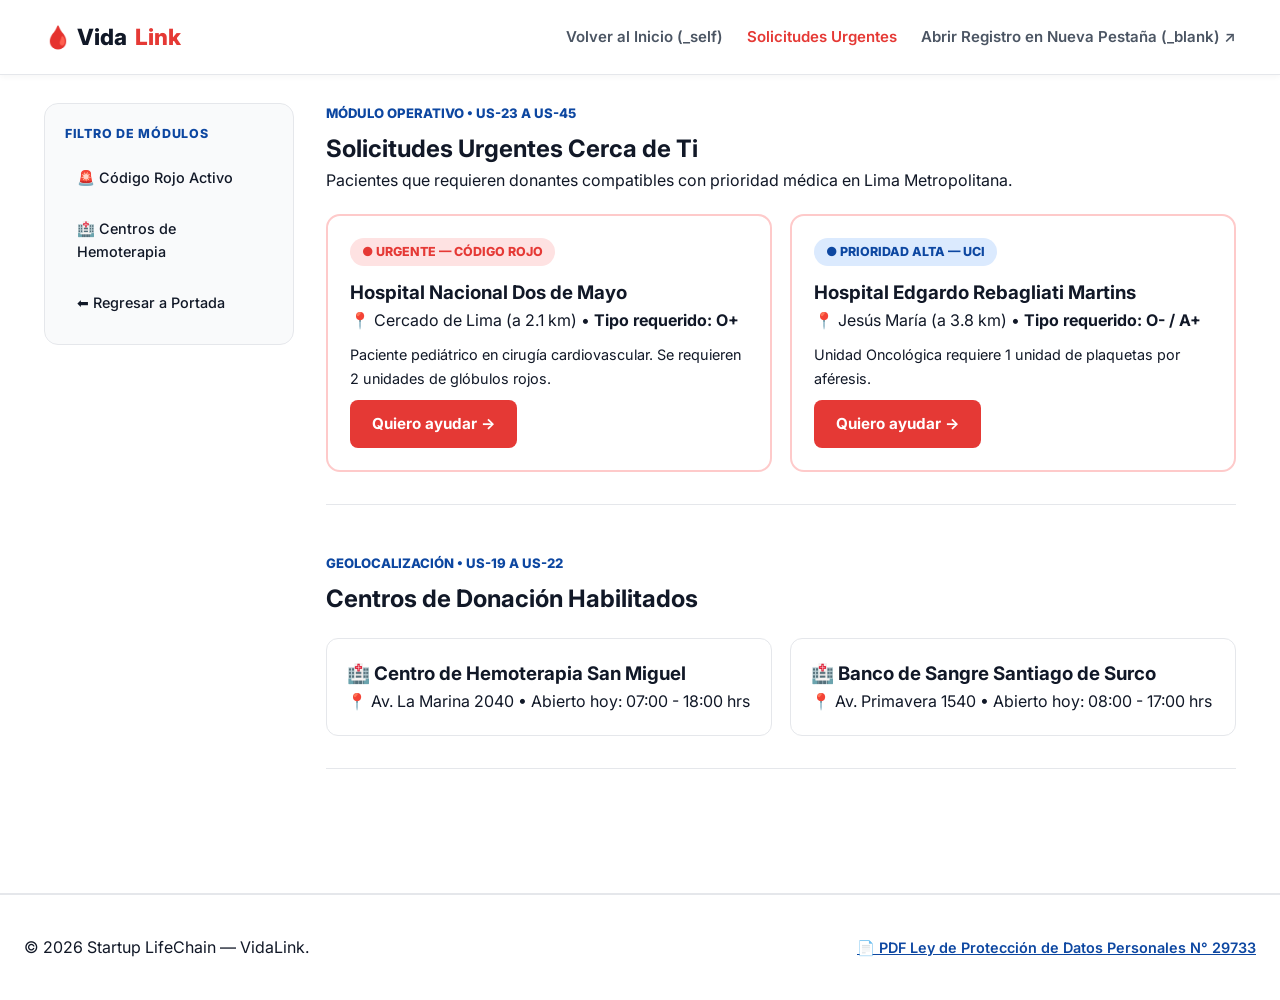
==== solicitudes.html @ cea46c9a "Ordenamiento de files" ====
<!DOCTYPE html>
<html lang="es">
<head>
  <meta charset="UTF-8" />
  <meta name="viewport" content="width=device-width, initial-scale=1.0" />
  <title>Solicitudes y Centros — VidaLink</title>
  <link href="https://fonts.googleapis.com/css2?family=Inter:wght@400;600;700;800&family=Merriweather:wght@400;700&display=swap" rel="stylesheet" />
  <link rel="stylesheet" href="styles-global.css" />
  <link rel="stylesheet" href="styles-sections.css" />
</head>
<body>

  <header class="Top-Header">
    <div class="Header-Container">
      <a href="index.html" target="_self" class="Brand-Logo">🩸 Vida<span>Link</span></a>
      <button class="Hamburger-Btn" id="hamburgerBtn">☰ Menú</button>
      <ul class="Horizontal-Menu" id="horizontalMenu">
        <li><a href="index.html" target="_self">Volver al Inicio (_self)</a></li>
        <li><a href="solicitudes.html" target="_self" class="active">Solicitudes Urgentes</a></li>
        <li><a href="registro.html" target="_blank">Abrir Registro en Nueva Pestaña (_blank) ↗</a></li>
      </ul>
    </div>
  </header>

  <div class="Page-Layout">
    <aside class="Vertical-Menu-Aside">
      <div class="Vertical-Menu-Title">Filtro de Módulos</div>
      <ul class="Vertical-Menu">
        <li><a href="#urgencias-activas">🚨 Código Rojo Activo</a></li>
        <li><a href="#centros-autorizados">🏥 Centros de Hemoterapia</a></li>
        <li><a href="index.html" target="_self">⬅ Regresar a Portada</a></li>
      </ul>
    </aside>

    <main>
      <section id="urgencias-activas" class="Content-Section">
        <span class="Section-Number">MÓDULO OPERATIVO • US-23 A US-45</span>
        <h1>Solicitudes Urgentes Cerca de Ti</h1>
        <p>Pacientes que requieren donantes compatibles con prioridad médica en Lima Metropolitana.</p>

        <div class="Cards-4-Grid">
          <article class="Urgent-Hospital-Card">
            <span class="Hero-Tag">● URGENTE — CÓDIGO ROJO</span>
            <h3>Hospital Nacional Dos de Mayo</h3>
            <p>📍 Cercado de Lima (a 2.1 km) • <strong>Tipo requerido: O+</strong></p>
            <p style="margin: 10px 0; font-size: 0.9rem;">Paciente pediátrico en cirugía cardiovascular. Se requieren 2 unidades de glóbulos rojos.</p>
            <a href="registro.html" target="_self" class="btn btn-red">Quiero ayudar →</a>
          </article>

          <article class="Urgent-Hospital-Card">
            <span class="Hero-Tag" style="background:#DBEAFE; color:#0D47A1;">● PRIORIDAD ALTA — UCI</span>
            <h3>Hospital Edgardo Rebagliati Martins</h3>
            <p>📍 Jesús María (a 3.8 km) • <strong>Tipo requerido: O- / A+</strong></p>
            <p style="margin: 10px 0; font-size: 0.9rem;">Unidad Oncológica requiere 1 unidad de plaquetas por aféresis.</p>
            <a href="registro.html" target="_self" class="btn btn-red">Quiero ayudar →</a>
          </article>
        </div>
      </section>

      <section id="centros-autorizados" class="Content-Section">
        <span class="Section-Number">GEOLOCALIZACIÓN • US-19 A US-22</span>
        <h2>Centros de Donación Habilitados</h2>
        <div class="Cards-4-Grid">
          <div class="Info-Card">
            <h3>🏥 Centro de Hemoterapia San Miguel</h3>
            <p>📍 Av. La Marina 2040 • Abierto hoy: 07:00 - 18:00 hrs</p>
          </div>
          <div class="Info-Card">
            <h3>🏥 Banco de Sangre Santiago de Surco</h3>
            <p>📍 Av. Primavera 1540 • Abierto hoy: 08:00 - 17:00 hrs</p>
          </div>
        </div>
      </section>
    </main>
  </div>

  <footer class="Site-Footer">
    <div class="Footer-Container">
      <p>© 2026 Startup LifeChain — VidaLink.</p>
      <ul class="Footer-Links">
        <li>
          <a href="https://cdn.www.gob.pe/uploads/document/file/272364/Ley%20N%C2%BA%2029733.pdf" target="_blank" rel="noopener">
            📄 PDF Ley de Protección de Datos Personales N° 29733
          </a>
        </li>
      </ul>
    </div>
  </footer>

  <script src="main.js"></script>
</body>
</html>
---- styles-global.css ----
/* ==========================================================================
   HOJA DE ESTILO 1: styles-global.css
   Propósito: Variables del Design System, Menú Horizontal, Menú Vertical,
   Responsive Hamburguesa y Pie de Página (Footer).
   ========================================================================== */

:root {
  --red-500: #E53935;
  --red-600: #C62828;
  --red-50: #FFF5F5;
  --blue-500: #0D47A1;
  --blue-50: #EFF6FF;
  --navy-900: #0A2540;
  --text-dark: #111827;
  --text-gray: #4B5563;
  --border-light: #E5E7EB;
  --bg-light: #F9FAFB;
  --white: #FFFFFF;
  --font-primary: 'Inter', sans-serif;
  --font-special: 'Merriweather', serif; /* Fuente Google Fonts distinta para sección específica */
}

* {
  box-sizing: border-box;
  margin: 0;
  padding: 0;
}

body {
  font-family: var(--font-primary);
  color: var(--text-dark);
  background-color: var(--white);
  line-height: 1.6;
}

/* ENCABEZADO Y MENÚ HORIZONTAL */
.Top-Header {
  position: sticky;
  top: 0;
  z-index: 1000;
  background-color: var(--white);
  border-bottom: 1px solid var(--border-light);
  box-shadow: 0 2px 6px rgba(0, 0, 0, 0.04);
}

.Header-Container {
  max-width: 1240px;
  margin: 0 auto;
  padding: 0 24px;
  height: 74px;
  display: flex;
  align-items: center;
  justify-content: space-between;
}

.Brand-Logo {
  display: flex;
  align-items: center;
  gap: 8px;
  text-decoration: none;
  font-size: 1.4rem;
  font-weight: 800;
  color: var(--text-dark);
}

.Brand-Logo span {
  color: var(--red-500);
}

.Horizontal-Menu {
  display: flex;
  align-items: center;
  gap: 24px;
  list-style: none;
}

.Horizontal-Menu a {
  text-decoration: none;
  color: var(--text-gray);
  font-weight: 600;
  font-size: 0.94rem;
  transition: color 0.2s;
}

.Horizontal-Menu a:hover,
.Horizontal-Menu a.active {
  color: var(--red-500);
}

/* BOTÓN HAMBURGUESA (Oculto en Desktop, visible en Mobile) */
.Hamburger-Btn {
  display: none;
  background: var(--red-50);
  color: var(--red-500);
  border: 1px solid #FECACA;
  border-radius: 8px;
  padding: 8px 14px;
  font-size: 1.3rem;
  font-weight: 700;
  cursor: pointer;
}

/* LAYOUT CON MENÚ VERTICAL (SIDEBAR) Y CONTENIDO PRINCIPAL */
.Page-Layout {
  max-width: 1240px;
  margin: 0 auto;
  padding: 28px 24px;
  display: grid;
  grid-template-columns: 250px 1fr;
  gap: 32px;
  align-items: start;
}

.Vertical-Menu-Aside {
  position: sticky;
  top: 96px;
  background-color: var(--bg-light);
  border: 1px solid var(--border-light);
  border-radius: 14px;
  padding: 20px;
}

.Vertical-Menu-Title {
  font-size: 0.78rem;
  text-transform: uppercase;
  letter-spacing: 0.06em;
  color: var(--blue-500);
  font-weight: 800;
  margin-bottom: 12px;
}

.Vertical-Menu {
  list-style: none;
  display: flex;
  flex-direction: column;
  gap: 8px;
}

.Vertical-Menu a {
  display: block;
  padding: 10px 12px;
  border-radius: 8px;
  text-decoration: none;
  color: var(--text-dark);
  font-size: 0.9rem;
  font-weight: 500;
  transition: all 0.2s;
}

.Vertical-Menu a:hover {
  background-color: var(--red-50);
  color: var(--red-500);
  font-weight: 600;
}

/* BOTONES GENERALES */
.btn {
  display: inline-block;
  padding: 12px 22px;
  border-radius: 8px;
  font-weight: 700;
  font-size: 0.95rem;
  text-decoration: none;
  text-align: center;
  cursor: pointer;
  border: none;
  transition: opacity 0.2s;
}

.btn-red {
  background-color: var(--red-500);
  color: var(--white) !important;
}

.btn-red:hover {
  background-color: var(--red-600);
}

.btn-outline {
  background-color: var(--white);
  color: var(--text-dark);
  border: 1.5px solid var(--border-light);
}

.btn-outline:hover {
  border-color: var(--blue-500);
  color: var(--blue-500);
}

/* PIE DE PÁGINA (FOOTER CON PDF DE LEY DE PROTECCIÓN DE DATOS) */
.Site-Footer {
  background-color: var(--white);
  border-top: 2px solid var(--border-light);
  padding: 40px 24px;
  margin-top: 48px;
}

.Footer-Container {
  max-width: 1240px;
  margin: 0 auto;
  display: flex;
  flex-wrap: wrap;
  justify-content: space-between;
  align-items: center;
  gap: 20px;
}

.Footer-Links {
  display: flex;
  flex-wrap: wrap;
  gap: 20px;
  list-style: none;
}

.Footer-Links a {
  color: var(--blue-500);
  font-weight: 600;
  font-size: 0.9rem;
  text-decoration: underline;
}

/* DISEÑO RESPONSIVE */
@media (max-width: 960px) {
  .Page-Layout {
    grid-template-columns: 1fr;
  }

  .Vertical-Menu-Aside {
    position: static;
  }

  .Vertical-Menu {
    flex-direction: row;
    flex-wrap: wrap;
  }
}

@media (max-width: 768px) {
  .Hamburger-Btn {
    display: block;
  }

  .Horizontal-Menu {
    display: none;
    flex-direction: column;
    position: absolute;
    top: 74px;
    left: 0;
    right: 0;
    background-color: var(--white);
    padding: 20px;
    border-bottom: 2px solid var(--border-light);
    box-shadow: 0 8px 16px rgba(0, 0, 0, 0.08);
  }

  .Horizontal-Menu.active {
    display: flex;
  }
}
---- styles-sections.css ----
/* ==========================================================================
   HOJA DE ESTILO 2: styles-sections.css
   Propósito: Estilos de las secciones internas del Mock-up (Hero, Imágenes,
   Video, Fuente Especial Google Fonts, Tarjetas Hospitalarias y Formularios).
   ========================================================================== */

/* HERO SECTION (Idéntico al Mockup de la diapositiva 16/17) */
.Hero-Box {
  display: grid;
  grid-template-columns: 1.1fr 0.9fr;
  gap: 32px;
  align-items: center;
  background: linear-gradient(135deg, var(--red-50) 0%, #FFFFFF 100%);
  border: 1px solid #FECACA;
  border-radius: 16px;
  padding: 36px;
  margin-bottom: 40px;
}

.Hero-Tag {
  display: inline-block;
  font-size: 0.78rem;
  font-weight: 800;
  color: var(--red-500);
  background: #FEE2E2;
  padding: 4px 12px;
  border-radius: 99px;
  margin-bottom: 12px;
}

.Hero-Box h1 {
  font-size: 2.4rem;
  line-height: 1.2;
  margin-bottom: 14px;
}

.Hero-Box h1 span {
  color: var(--red-500);
}

.Hero-Buttons {
  display: flex;
  flex-wrap: wrap;
  gap: 12px;
  margin: 22px 0 12px;
}

/* SECCIÓN DE IMAGEN PRINCIPAL Y GALERÍA */
.Hero-Image-Card {
  position: relative;
  border-radius: 14px;
  overflow: hidden;
  border: 2px solid var(--white);
  box-shadow: 0 10px 25px rgba(0, 0, 0, 0.1);
}

.Hero-Image-Card img {
  width: 100%;
  height: 290px;
  object-fit: cover;
  display: block;
}

.Image-Caption-Overlay {
  background: var(--white);
  padding: 14px 18px;
  border-top: 3px solid var(--red-500);
}

.Image-Gallery-Grid {
  display: grid;
  grid-template-columns: repeat(2, 1fr);
  gap: 20px;
  margin-top: 18px;
}

.Gallery-Item {
  border: 1px solid var(--border-light);
  border-radius: 12px;
  overflow: hidden;
  background: var(--white);
}

.Gallery-Item img {
  width: 100%;
  height: 200px;
  object-fit: cover;
}

.Gallery-Item-Body {
  padding: 16px;
}

/* SECCIONES DEL MOCKUP (01, 02, 03, 04) */
.Content-Section {
  margin-bottom: 48px;
  padding-bottom: 32px;
  border-bottom: 1px solid var(--border-light);
}

.Section-Number {
  color: var(--blue-500);
  font-weight: 800;
  font-size: 0.82rem;
  text-transform: uppercase;
  display: block;
  margin-bottom: 6px;
}

.Cards-4-Grid {
  display: grid;
  grid-template-columns: repeat(2, 1fr);
  gap: 18px;
  margin-top: 20px;
}

.Info-Card {
  background: var(--white);
  border: 1px solid var(--border-light);
  border-radius: 12px;
  padding: 20px;
}

.Step-Circle {
  display: inline-flex;
  align-items: center;
  justify-content: center;
  width: 34px;
  height: 34px;
  border-radius: 50%;
  background: var(--blue-500);
  color: var(--white);
  font-weight: 800;
  font-size: 0.88rem;
  margin-bottom: 10px;
}

/* TARJETA HOSPITAL NACIONAL DOS DE MAYO (Mockup) */
.Hospital-Showcase-Grid {
  display: grid;
  grid-template-columns: 1fr 1fr;
  gap: 24px;
  align-items: center;
  background: var(--bg-light);
  padding: 24px;
  border-radius: 14px;
  margin-top: 20px;
}

.Urgent-Hospital-Card {
  background: var(--white);
  border: 2px solid #FECACA;
  border-radius: 14px;
  padding: 22px;
}

.Blood-Badge-Row {
  display: flex;
  align-items: center;
  gap: 14px;
  margin: 14px 0;
}

.Blood-Circle {
  width: 50px;
  height: 50px;
  background: var(--red-50);
  color: var(--red-500);
  border: 2px solid var(--red-500);
  border-radius: 10px;
  font-weight: 800;
  font-size: 1.25rem;
  display: flex;
  align-items: center;
  justify-content: center;
}

.Progress-Bar {
  width: 100%;
  height: 10px;
  background: #E5E7EB;
  border-radius: 99px;
  overflow: hidden;
  margin: 8px 0 16px;
}

.Progress-Fill {
  height: 100%;
  background: var(--red-500);
}

/* SECCIÓN CON FUENTE DIFERENTE DE GOOGLE FONTS (Merriweather) */
.Special-Font-Section {
  font-family: var(--font-special);
  background-color: var(--blue-50);
  border-left: 5px solid var(--blue-500);
  padding: 28px;
  border-radius: 12px;
  margin-bottom: 48px;
}

.Special-Font-Section h2,
.Special-Font-Section h3 {
  font-family: var(--font-special);
  color: var(--navy-900);
  margin-bottom: 12px;
}

/* SECCIÓN DE VIDEO */
.Video-Container {
  position: relative;
  padding-bottom: 56.25%;
  height: 0;
  border-radius: 14px;
  overflow: hidden;
  border: 2px solid var(--border-light);
  margin-top: 18px;
}

.Video-Container iframe {
  position: absolute;
  top: 0;
  left: 0;
  width: 100%;
  height: 100%;
  border: 0;
}

/* FORMULARIO COMPLETO (Select-Option, Radio y Checkbox) */
.Form-Card {
  background: var(--white);
  border: 1px solid var(--border-light);
  border-radius: 16px;
  padding: 28px;
  box-shadow: 0 4px 16px rgba(0, 0, 0, 0.04);
}

.Form-Group {
  margin-bottom: 18px;
}

.Form-Group label.Field-Label {
  display: block;
  font-weight: 700;
  margin-bottom: 6px;
  font-size: 0.92rem;
}

.Form-Control {
  width: 100%;
  padding: 10px 14px;
  border: 1px solid var(--border-light);
  border-radius: 8px;
  font-size: 0.95rem;
  font-family: var(--font-primary);
}

.Radio-Group,
.Checkbox-Group {
  display: flex;
  flex-direction: column;
  gap: 10px;
  background: var(--bg-light);
  padding: 14px;
  border-radius: 10px;
  border: 1px solid var(--border-light);
}

.Option-Label {
  display: flex;
  align-items: center;
  gap: 10px;
  font-size: 0.92rem;
  cursor: pointer;
}

/* BANNER AZUL OSCURO FINAL (Idéntico al Mockup) */
.Dark-CTA-Banner {
  background-color: var(--navy-900);
  color: var(--white);
  padding: 36px;
  border-radius: 16px;
  display: flex;
  flex-wrap: wrap;
  justify-content: space-between;
  align-items: center;
  gap: 20px;
}

@media (max-width: 768px) {
  .Hero-Box,
  .Cards-4-Grid,
  .Image-Gallery-Grid,
  .Hospital-Showcase-Grid {
    grid-template-columns: 1fr;
  }
}
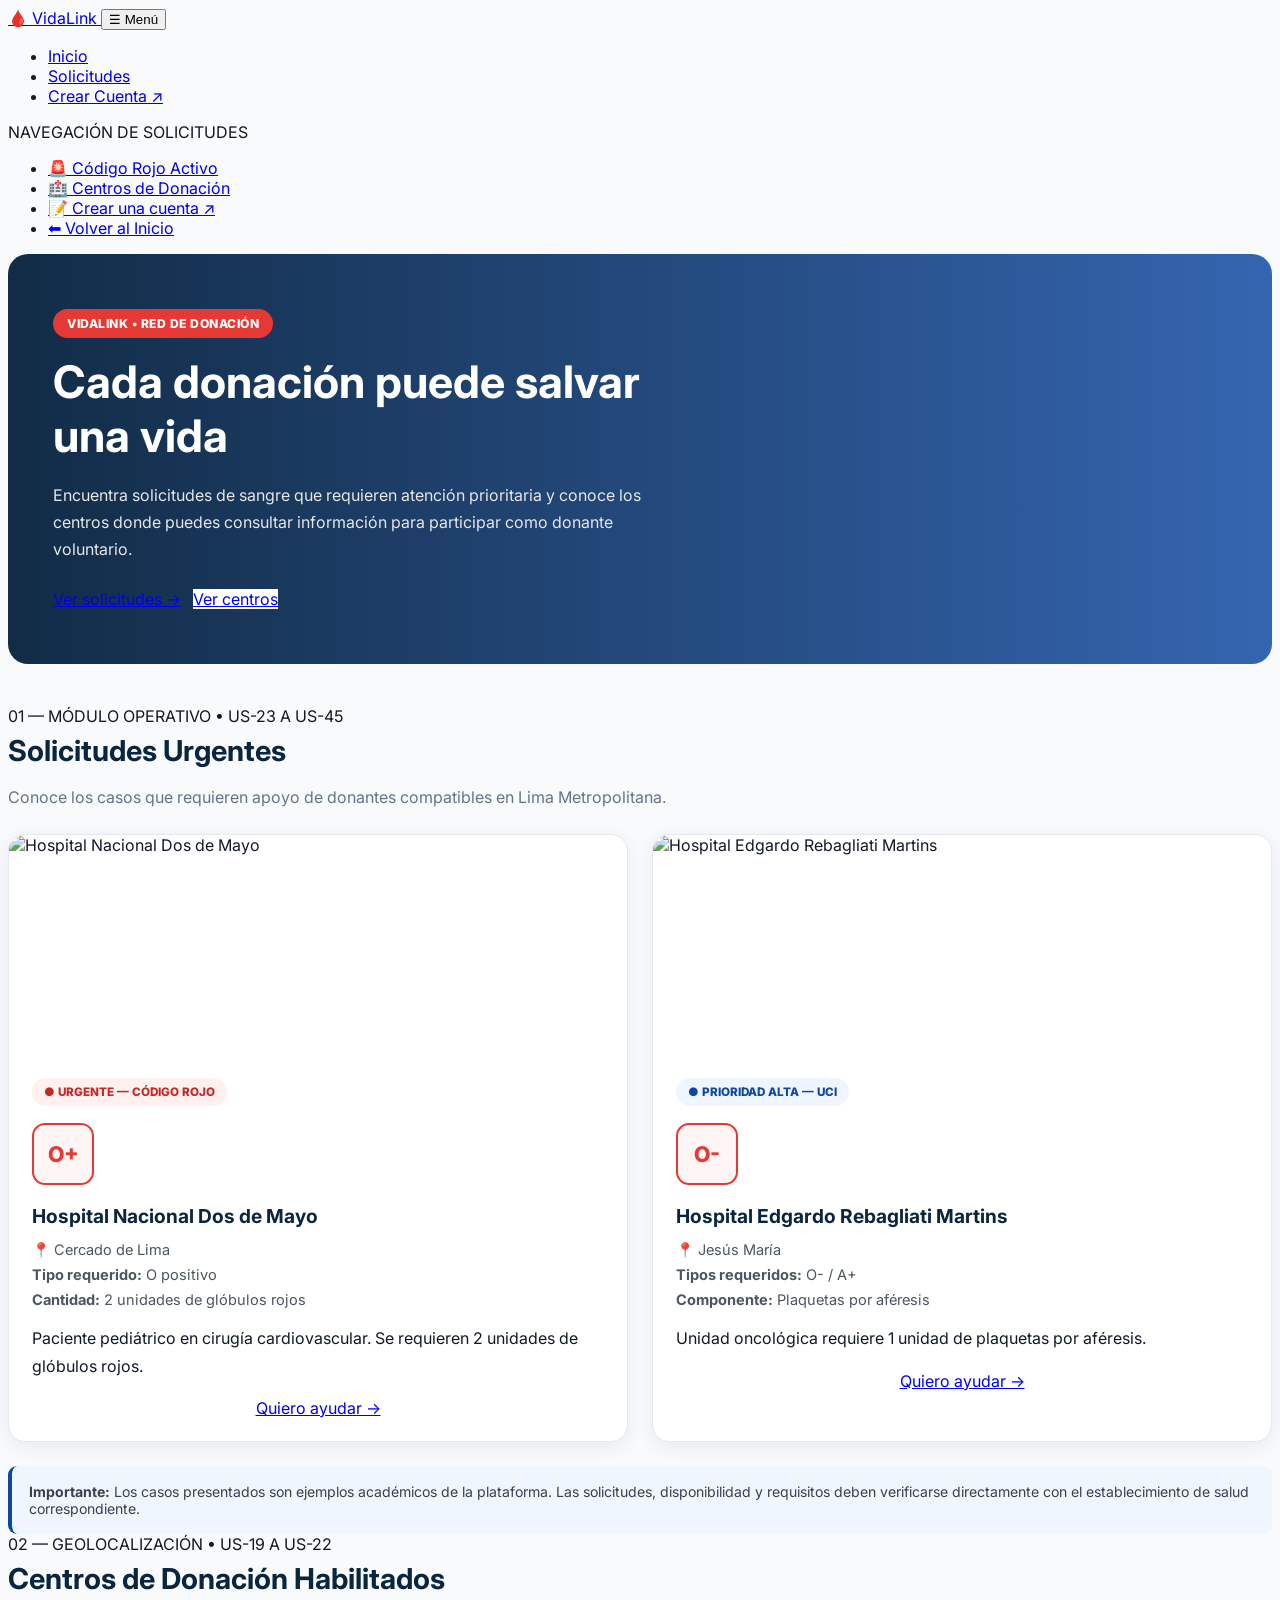
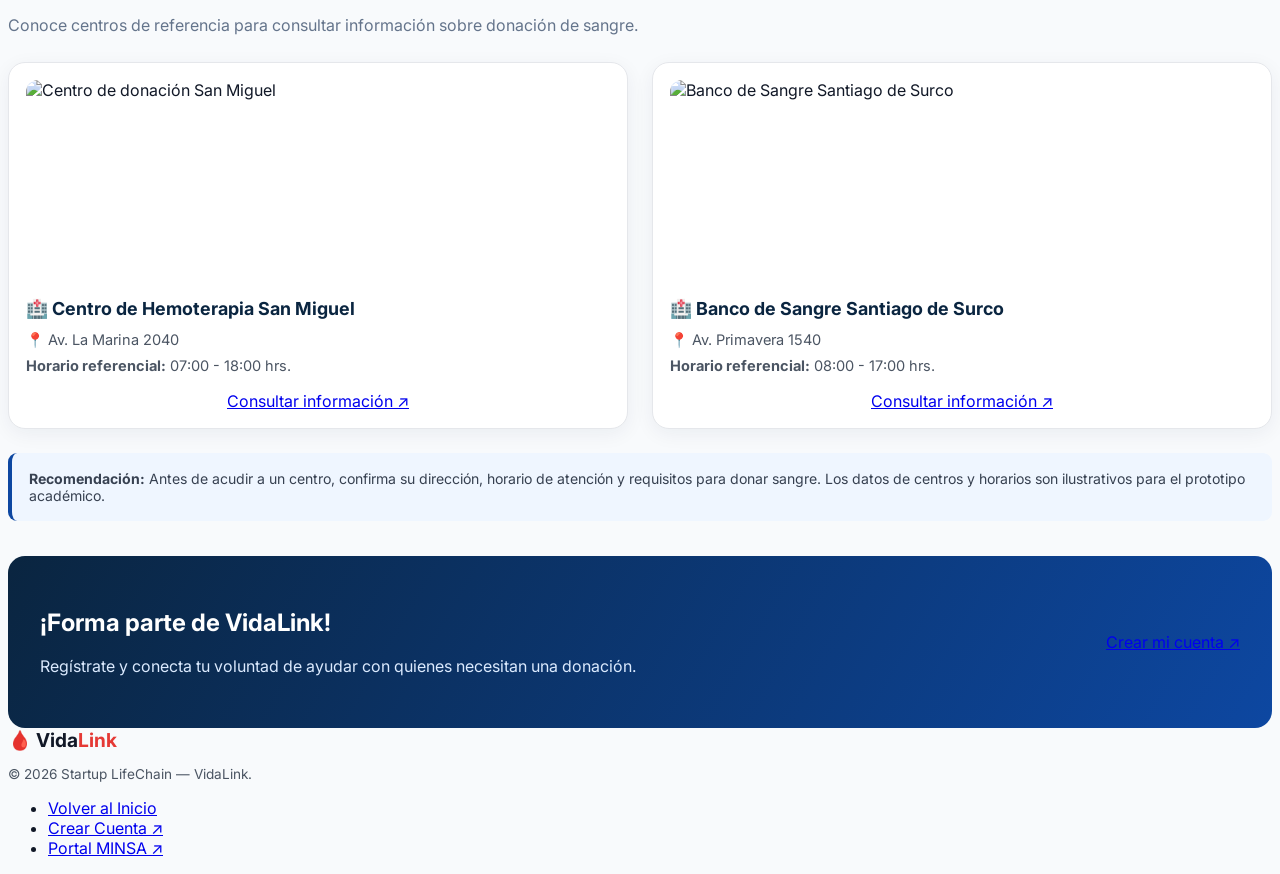
==== commit 512f4ff7: "Add files via upload" ====
--- a/solicitudes.html
+++ b/solicitudes.html
@@ -1,92 +1,719 @@
 <!DOCTYPE html>
 <html lang="es">
-<head>
-  <meta charset="UTF-8" />
-  <meta name="viewport" content="width=device-width, initial-scale=1.0" />
-  <title>Solicitudes y Centros — VidaLink</title>
-  <link href="https://fonts.googleapis.com/css2?family=Inter:wght@400;600;700;800&family=Merriweather:wght@400;700&display=swap" rel="stylesheet" />
-  <link rel="stylesheet" href="styles-global.css" />
-  <link rel="stylesheet" href="styles-sections.css" />
-</head>
-<body>
-
-  <header class="Top-Header">
-    <div class="Header-Container">
-      <a href="index.html" target="_self" class="Brand-Logo">🩸 Vida<span>Link</span></a>
-      <button class="Hamburger-Btn" id="hamburgerBtn">☰ Menú</button>
-      <ul class="Horizontal-Menu" id="horizontalMenu">
-        <li><a href="index.html" target="_self">Volver al Inicio (_self)</a></li>
-        <li><a href="solicitudes.html" target="_self" class="active">Solicitudes Urgentes</a></li>
-        <li><a href="registro.html" target="_blank">Abrir Registro en Nueva Pestaña (_blank) ↗</a></li>
-      </ul>
+  <head>
+    <meta charset="UTF-8" />
+    <meta name="viewport" content="width=device-width, initial-scale=1.0" />
+
+    <title>Solicitudes Urgentes | VidaLink</title>
+
+    <!-- TIPOGRAFÍAS -->
+    <link rel="preconnect" href="https://fonts.googleapis.com" />
+    <link rel="preconnect" href="https://fonts.gstatic.com" crossorigin />
+    <link
+      href="https://fonts.googleapis.com/css2?family=Inter:wght@400;500;600;700;800&family=Merriweather:wght@400;700&display=swap"
+      rel="stylesheet"
+    />
+
+    <!-- CSS GENERAL DEL PROYECTO -->
+    <link rel="stylesheet" href="./styles.css" />
+
+    <!-- ESTILOS PROPIOS DE SOLICITUDES -->
+    <style>
+      /* =====================================
+       ESTILOS GENERALES
+    ===================================== */
+
+      body {
+        font-family: "Inter", sans-serif;
+        background: #f8fafc;
+        color: #111827;
+      }
+
+      .requests-page {
+        width: 100%;
+        min-width: 0;
+      }
+
+      .requests-page h1,
+      .requests-page h2,
+      .requests-page h3 {
+        color: #0a2540;
+      }
+
+      .requests-page p {
+        line-height: 1.7;
+      }
+
+      /* =====================================
+       PORTADA
+    ===================================== */
+
+      .requests-hero {
+        position: relative;
+        overflow: hidden;
+        display: flex;
+        align-items: center;
+        min-height: 320px;
+        padding: 45px;
+        border-radius: 20px;
+        margin-bottom: 42px;
+        background: linear-gradient(
+            90deg,
+            rgba(10, 37, 64, 0.97),
+            rgba(13, 71, 161, 0.83)
+          ),
+          url("hospital-dos-mayo.jpg") center/cover;
+        color: white;
+      }
+
+      .requests-hero-content {
+        max-width: 650px;
+        position: relative;
+        z-index: 1;
+      }
+
+      .requests-hero .hero-tag {
+        display: inline-block;
+        background: #e53935;
+        color: white;
+        padding: 7px 14px;
+        border-radius: 30px;
+        font-size: 0.76rem;
+        font-weight: 800;
+        letter-spacing: 0.5px;
+      }
+
+      .requests-hero h1 {
+        color: white;
+        font-size: clamp(2rem, 4vw, 2.8rem);
+        line-height: 1.2;
+        margin: 18px 0;
+      }
+
+      .requests-hero p {
+        color: #e5e7eb;
+        font-size: 1rem;
+        max-width: 590px;
+      }
+
+      .hero-actions {
+        display: flex;
+        flex-wrap: wrap;
+        gap: 12px;
+        margin-top: 25px;
+      }
+
+      .hero-actions .btn-outline {
+        background: white;
+      }
+
+      /* =====================================
+       TITULOS DE SECCION
+    ===================================== */
+
+      .requests-heading {
+        margin-bottom: 23px;
+      }
+
+      .requests-heading h2 {
+        font-size: 1.8rem;
+        margin: 7px 0;
+      }
+
+      .requests-heading p {
+        color: #64748b;
+      }
+
+      /* =====================================
+       TARJETAS DE SOLICITUDES
+    ===================================== */
+
+      .requests-grid {
+        display: grid;
+        grid-template-columns: repeat(2, minmax(0, 1fr));
+        gap: 24px;
+        margin-top: 22px;
+      }
+
+      .request-card {
+        background: white;
+        border: 1px solid #e5e7eb;
+        border-radius: 17px;
+        overflow: hidden;
+        box-shadow: 0 5px 20px rgba(10, 37, 64, 0.07);
+        transition: transform 0.25s, box-shadow 0.25s;
+      }
+
+      .request-card:hover {
+        transform: translateY(-5px);
+        box-shadow: 0 13px 28px rgba(10, 37, 64, 0.13);
+      }
+
+      .request-image {
+        position: relative;
+        height: 220px;
+        overflow: hidden;
+      }
+
+      .request-image img {
+        display: block;
+        width: 100%;
+        height: 100%;
+        object-fit: cover;
+        transition: transform 0.4s;
+      }
+
+      .request-card:hover .request-image img {
+        transform: scale(1.05);
+      }
+
+      .request-card-content {
+        padding: 23px;
+      }
+
+      .request-status {
+        display: inline-block;
+        background: #fff1f0;
+        color: #c62828;
+        padding: 7px 12px;
+        border-radius: 30px;
+        font-size: 0.73rem;
+        font-weight: 800;
+        margin-bottom: 13px;
+      }
+
+      .request-status.high {
+        background: #eff6ff;
+        color: #0d47a1;
+      }
+
+      .request-blood {
+        width: 58px;
+        height: 58px;
+        display: flex;
+        align-items: center;
+        justify-content: center;
+        border-radius: 13px;
+        background: #fff5f5;
+        color: #e53935;
+        border: 2px solid #e53935;
+        font-size: 1.35rem;
+        font-weight: 800;
+        margin: 4px 0 15px;
+      }
+
+      .request-card h3 {
+        font-size: 1.2rem;
+        margin-bottom: 10px;
+      }
+
+      .request-details {
+        display: flex;
+        flex-direction: column;
+        gap: 7px;
+        margin: 13px 0;
+        color: #4b5563;
+        font-size: 0.91rem;
+      }
+
+      .request-card .btn {
+        display: block;
+        margin-top: 18px;
+        text-align: center;
+      }
+
+      /* =====================================
+       CENTROS DE DONACION
+    ===================================== */
+
+      .center-card {
+        background: white;
+        border: 1px solid #e5e7eb;
+        border-radius: 17px;
+        padding: 17px;
+        box-shadow: 0 5px 20px rgba(10, 37, 64, 0.06);
+        transition: transform 0.25s, box-shadow 0.25s;
+      }
+
+      .center-card:hover {
+        transform: translateY(-5px);
+        box-shadow: 0 13px 28px rgba(10, 37, 64, 0.12);
+      }
+
+      .center-card img {
+        display: block;
+        width: 100%;
+        height: 200px;
+        object-fit: cover;
+        border-radius: 12px;
+        margin-bottom: 17px;
+      }
+
+      .center-card h3 {
+        font-size: 1.12rem;
+        margin-bottom: 12px;
+      }
+
+      .center-details {
+        color: #4b5563;
+        font-size: 0.91rem;
+        display: flex;
+        flex-direction: column;
+        gap: 8px;
+        margin-bottom: 16px;
+      }
+
+      .center-card .btn {
+        display: block;
+        text-align: center;
+      }
+
+      /* =====================================
+       AVISOS
+    ===================================== */
+
+      .requests-note {
+        background: #eff6ff;
+        border-left: 4px solid #0d47a1;
+        padding: 17px;
+        border-radius: 9px;
+        color: #374151;
+        font-size: 0.88rem;
+        margin-top: 24px;
+      }
+
+      /* =====================================
+       BANNER FINAL
+    ===================================== */
+
+      .requests-cta {
+        background: linear-gradient(120deg, #0a2540, #0d47a1);
+        color: white;
+        padding: 32px;
+        border-radius: 17px;
+        display: flex;
+        justify-content: space-between;
+        align-items: center;
+        flex-wrap: wrap;
+        gap: 20px;
+        margin-top: 35px;
+      }
+
+      .requests-cta h2 {
+        color: white;
+        margin-bottom: 8px;
+      }
+
+      .requests-cta p {
+        color: #dbeafe;
+      }
+
+      /* =====================================
+       RESPONSIVE
+    ===================================== */
+
+      @media (max-width: 768px) {
+        .requests-hero {
+          padding: 28px 22px;
+          min-height: 280px;
+        }
+
+        .requests-grid {
+          grid-template-columns: 1fr;
+        }
+
+        .requests-cta {
+          padding: 24px;
+        }
+      }
+
+      @media (max-width: 480px) {
+        .requests-hero h1 {
+          font-size: 1.8rem;
+        }
+
+        .request-image {
+          height: 190px;
+        }
+
+        .center-card img {
+          height: 180px;
+        }
+      }
+    </style>
+  </head>
+
+  <body>
+    <!-- =====================================
+       ENCABEZADO
+  ===================================== -->
+
+    <header class="Top-Header">
+      <div class="Header-Container">
+        <a href="index.html" target="_self" class="Brand-Logo">
+          🩸 Vida<span>Link</span>
+        </a>
+
+        <button
+          class="Hamburger-Btn"
+          id="hamburgerBtn"
+          type="button"
+          aria-label="Abrir menú"
+          aria-expanded="false"
+          aria-controls="horizontalMenu"
+        >
+          ☰ Menú
+        </button>
+
+        <ul class="Horizontal-Menu" id="horizontalMenu">
+          <li>
+            <a href="index.html" target="_self">Inicio</a>
+          </li>
+
+          <li>
+            <a href="solicitudes.html" target="_self" class="active">
+              Solicitudes
+            </a>
+          </li>
+
+          <li>
+            <a href="registro.html" target="_blank" rel="noopener">
+              Crear Cuenta ↗
+            </a>
+          </li>
+        </ul>
+      </div>
+    </header>
+
+    <!-- =====================================
+       DISTRIBUCION PRINCIPAL
+  ===================================== -->
+
+    <div class="Page-Layout">
+      <!-- MENU LATERAL -->
+
+      <aside class="Vertical-Menu-Aside">
+        <div class="Vertical-Menu-Title">NAVEGACIÓN DE SOLICITUDES</div>
+
+        <ul class="Vertical-Menu">
+          <li>
+            <a href="#urgencias-activas" target="_self">
+              🚨 Código Rojo Activo
+            </a>
+          </li>
+
+          <li>
+            <a href="#centros-autorizados" target="_self">
+              🏥 Centros de Donación
+            </a>
+          </li>
+
+          <li>
+            <a href="registro.html" target="_blank" rel="noopener">
+              📝 Crear una cuenta ↗
+            </a>
+          </li>
+
+          <li>
+            <a href="index.html" target="_self"> ⬅ Volver al Inicio </a>
+          </li>
+        </ul>
+      </aside>
+
+      <!-- CONTENIDO PRINCIPAL -->
+
+      <main class="requests-page">
+        <!-- =====================================
+           PORTADA
+      ===================================== -->
+
+        <section class="requests-hero">
+          <div class="requests-hero-content">
+            <span class="hero-tag"> VIDALINK • RED DE DONACIÓN </span>
+
+            <h1>Cada donación puede salvar una vida</h1>
+
+            <p>
+              Encuentra solicitudes de sangre que requieren atención prioritaria
+              y conoce los centros donde puedes consultar información para
+              participar como donante voluntario.
+            </p>
+
+            <div class="hero-actions">
+              <a href="#urgencias-activas" target="_self" class="btn btn-red">
+                Ver solicitudes →
+              </a>
+
+              <a
+                href="#centros-autorizados"
+                target="_self"
+                class="btn btn-outline"
+              >
+                Ver centros
+              </a>
+            </div>
+          </div>
+        </section>
+
+        <!-- =====================================
+           SOLICITUDES URGENTES
+      ===================================== -->
+
+        <section id="urgencias-activas" class="Content-Section">
+          <div class="requests-heading">
+            <span class="Section-Number">
+              01 — MÓDULO OPERATIVO • US-23 A US-45
+            </span>
+
+            <h2>Solicitudes Urgentes</h2>
+
+            <p>
+              Conoce los casos que requieren apoyo de donantes compatibles en
+              Lima Metropolitana.
+            </p>
+          </div>
+
+          <div class="requests-grid">
+            <!-- HOSPITAL DOS DE MAYO -->
+
+            <article class="request-card">
+              <div class="request-image">
+                <img
+                  src="hospital-dos-mayo.jpg"
+                  alt="Hospital Nacional Dos de Mayo"
+                  loading="lazy"
+                />
+              </div>
+
+              <div class="request-card-content">
+                <span class="request-status"> ● URGENTE — CÓDIGO ROJO </span>
+
+                <div class="request-blood">O+</div>
+
+                <h3>Hospital Nacional Dos de Mayo</h3>
+
+                <div class="request-details">
+                  <span>📍 Cercado de Lima</span>
+
+                  <span> <strong>Tipo requerido:</strong> O positivo </span>
+
+                  <span>
+                    <strong>Cantidad:</strong> 2 unidades de glóbulos rojos
+                  </span>
+                </div>
+
+                <p>
+                  Paciente pediátrico en cirugía cardiovascular. Se requieren 2
+                  unidades de glóbulos rojos.
+                </p>
+
+                <a href="registro.html" target="_self" class="btn btn-red">
+                  Quiero ayudar →
+                </a>
+              </div>
+            </article>
+
+            <!-- HOSPITAL REBAGLIATI -->
+
+            <article class="request-card">
+              <div class="request-image">
+                <img
+                  src="hospital-rebagliati.jpg"
+                  alt="Hospital Edgardo Rebagliati Martins"
+                  loading="lazy"
+                />
+              </div>
+
+              <div class="request-card-content">
+                <span class="request-status high">
+                  ● PRIORIDAD ALTA — UCI
+                </span>
+
+                <div class="request-blood">O-</div>
+
+                <h3>Hospital Edgardo Rebagliati Martins</h3>
+
+                <div class="request-details">
+                  <span>📍 Jesús María</span>
+
+                  <span> <strong>Tipos requeridos:</strong> O- / A+ </span>
+
+                  <span>
+                    <strong>Componente:</strong> Plaquetas por aféresis
+                  </span>
+                </div>
+
+                <p>
+                  Unidad oncológica requiere 1 unidad de plaquetas por aféresis.
+                </p>
+
+                <a href="registro.html" target="_self" class="btn btn-red">
+                  Quiero ayudar →
+                </a>
+              </div>
+            </article>
+          </div>
+
+          <div class="requests-note">
+            <strong>Importante:</strong>
+            Los casos presentados son ejemplos académicos de la plataforma. Las
+            solicitudes, disponibilidad y requisitos deben verificarse
+            directamente con el establecimiento de salud correspondiente.
+          </div>
+        </section>
+
+        <!-- =====================================
+           CENTROS DE DONACION
+      ===================================== -->
+
+        <section id="centros-autorizados" class="Content-Section">
+          <div class="requests-heading">
+            <span class="Section-Number">
+              02 — GEOLOCALIZACIÓN • US-19 A US-22
+            </span>
+
+            <h2>Centros de Donación Habilitados</h2>
+
+            <p>
+              Conoce centros de referencia para consultar información sobre
+              donación de sangre.
+            </p>
+          </div>
+
+          <div class="requests-grid">
+            <!-- CENTRO SAN MIGUEL -->
+
+            <article class="center-card">
+              <img
+                src="centro-san-miguel.jpg"
+                alt="Centro de donación San Miguel"
+                loading="lazy"
+              />
+
+              <h3>🏥 Centro de Hemoterapia San Miguel</h3>
+
+              <div class="center-details">
+                <span>📍 Av. La Marina 2040</span>
+
+                <span>
+                  <strong>Horario referencial:</strong>
+                  07:00 - 18:00 hrs.
+                </span>
+              </div>
+
+              <a
+                href="https://www.gob.pe/minsa"
+                target="_blank"
+                rel="noopener"
+                class="btn btn-outline"
+              >
+                Consultar información ↗
+              </a>
+            </article>
+
+            <!-- CENTRO SURCO -->
+
+            <article class="center-card">
+              <img
+                src="centro-surco.jpg"
+                alt="Banco de Sangre Santiago de Surco"
+                loading="lazy"
+              />
+
+              <h3>🏥 Banco de Sangre Santiago de Surco</h3>
+
+              <div class="center-details">
+                <span>📍 Av. Primavera 1540</span>
+
+                <span>
+                  <strong>Horario referencial:</strong>
+                  08:00 - 17:00 hrs.
+                </span>
+              </div>
+
+              <a
+                href="https://www.gob.pe/minsa"
+                target="_blank"
+                rel="noopener"
+                class="btn btn-outline"
+              >
+                Consultar información ↗
+              </a>
+            </article>
+          </div>
+
+          <div class="requests-note">
+            <strong>Recomendación:</strong>
+            Antes de acudir a un centro, confirma su dirección, horario de
+            atención y requisitos para donar sangre. Los datos de centros y
+            horarios son ilustrativos para el prototipo académico.
+          </div>
+        </section>
+
+        <!-- =====================================
+           BANNER FINAL
+      ===================================== -->
+
+        <section class="requests-cta">
+          <div>
+            <h2>¡Forma parte de VidaLink!</h2>
+
+            <p>
+              Regístrate y conecta tu voluntad de ayudar con quienes necesitan
+              una donación.
+            </p>
+          </div>
+
+          <a
+            href="registro.html"
+            target="_blank"
+            rel="noopener"
+            class="btn btn-red"
+          >
+            Crear mi cuenta ↗
+          </a>
+        </section>
+      </main>
     </div>
-  </header>
-
-  <div class="Page-Layout">
-    <aside class="Vertical-Menu-Aside">
-      <div class="Vertical-Menu-Title">Filtro de Módulos</div>
-      <ul class="Vertical-Menu">
-        <li><a href="#urgencias-activas">🚨 Código Rojo Activo</a></li>
-        <li><a href="#centros-autorizados">🏥 Centros de Hemoterapia</a></li>
-        <li><a href="index.html" target="_self">⬅ Regresar a Portada</a></li>
-      </ul>
-    </aside>
-
-    <main>
-      <section id="urgencias-activas" class="Content-Section">
-        <span class="Section-Number">MÓDULO OPERATIVO • US-23 A US-45</span>
-        <h1>Solicitudes Urgentes Cerca de Ti</h1>
-        <p>Pacientes que requieren donantes compatibles con prioridad médica en Lima Metropolitana.</p>
-
-        <div class="Cards-4-Grid">
-          <article class="Urgent-Hospital-Card">
-            <span class="Hero-Tag">● URGENTE — CÓDIGO ROJO</span>
-            <h3>Hospital Nacional Dos de Mayo</h3>
-            <p>📍 Cercado de Lima (a 2.1 km) • <strong>Tipo requerido: O+</strong></p>
-            <p style="margin: 10px 0; font-size: 0.9rem;">Paciente pediátrico en cirugía cardiovascular. Se requieren 2 unidades de glóbulos rojos.</p>
-            <a href="registro.html" target="_self" class="btn btn-red">Quiero ayudar →</a>
-          </article>
-
-          <article class="Urgent-Hospital-Card">
-            <span class="Hero-Tag" style="background:#DBEAFE; color:#0D47A1;">● PRIORIDAD ALTA — UCI</span>
-            <h3>Hospital Edgardo Rebagliati Martins</h3>
-            <p>📍 Jesús María (a 3.8 km) • <strong>Tipo requerido: O- / A+</strong></p>
-            <p style="margin: 10px 0; font-size: 0.9rem;">Unidad Oncológica requiere 1 unidad de plaquetas por aféresis.</p>
-            <a href="registro.html" target="_self" class="btn btn-red">Quiero ayudar →</a>
-          </article>
+
+    <!-- =====================================
+       FOOTER
+  ===================================== -->
+
+    <footer class="Site-Footer">
+      <div class="Footer-Container">
+        <div>
+          <strong style="font-size: 1.2rem">
+            🩸 Vida<span style="color: #e53935">Link</span>
+          </strong>
+
+          <p style="font-size: 0.85rem; color: #4b5563">
+            © 2026 Startup LifeChain — VidaLink.
+          </p>
         </div>
-      </section>
-
-      <section id="centros-autorizados" class="Content-Section">
-        <span class="Section-Number">GEOLOCALIZACIÓN • US-19 A US-22</span>
-        <h2>Centros de Donación Habilitados</h2>
-        <div class="Cards-4-Grid">
-          <div class="Info-Card">
-            <h3>🏥 Centro de Hemoterapia San Miguel</h3>
-            <p>📍 Av. La Marina 2040 • Abierto hoy: 07:00 - 18:00 hrs</p>
-          </div>
-          <div class="Info-Card">
-            <h3>🏥 Banco de Sangre Santiago de Surco</h3>
-            <p>📍 Av. Primavera 1540 • Abierto hoy: 08:00 - 17:00 hrs</p>
-          </div>
-        </div>
-      </section>
-    </main>
-  </div>
-
-  <footer class="Site-Footer">
-    <div class="Footer-Container">
-      <p>© 2026 Startup LifeChain — VidaLink.</p>
-      <ul class="Footer-Links">
-        <li>
-          <a href="https://cdn.www.gob.pe/uploads/document/file/272364/Ley%20N%C2%BA%2029733.pdf" target="_blank" rel="noopener">
-            📄 PDF Ley de Protección de Datos Personales N° 29733
-          </a>
-        </li>
-      </ul>
-    </div>
-  </footer>
-
-  <script src="main.js"></script>
-</body>
-</html>+
+        <ul class="Footer-Links">
+          <li>
+            <a href="index.html" target="_self"> Volver al Inicio </a>
+          </li>
+
+          <li>
+            <a href="registro.html" target="_blank" rel="noopener">
+              Crear Cuenta ↗
+            </a>
+          </li>
+
+          <li>
+            <a href="https://www.gob.pe/minsa" target="_blank" rel="noopener">
+              Portal MINSA ↗
+            </a>
+          </li>
+        </ul>
+      </div>
+    </footer>
+
+    <!-- JAVASCRIPT COMPARTIDO -->
+
+    <script src="./main.js"></script>
+  </body>
+</html>
